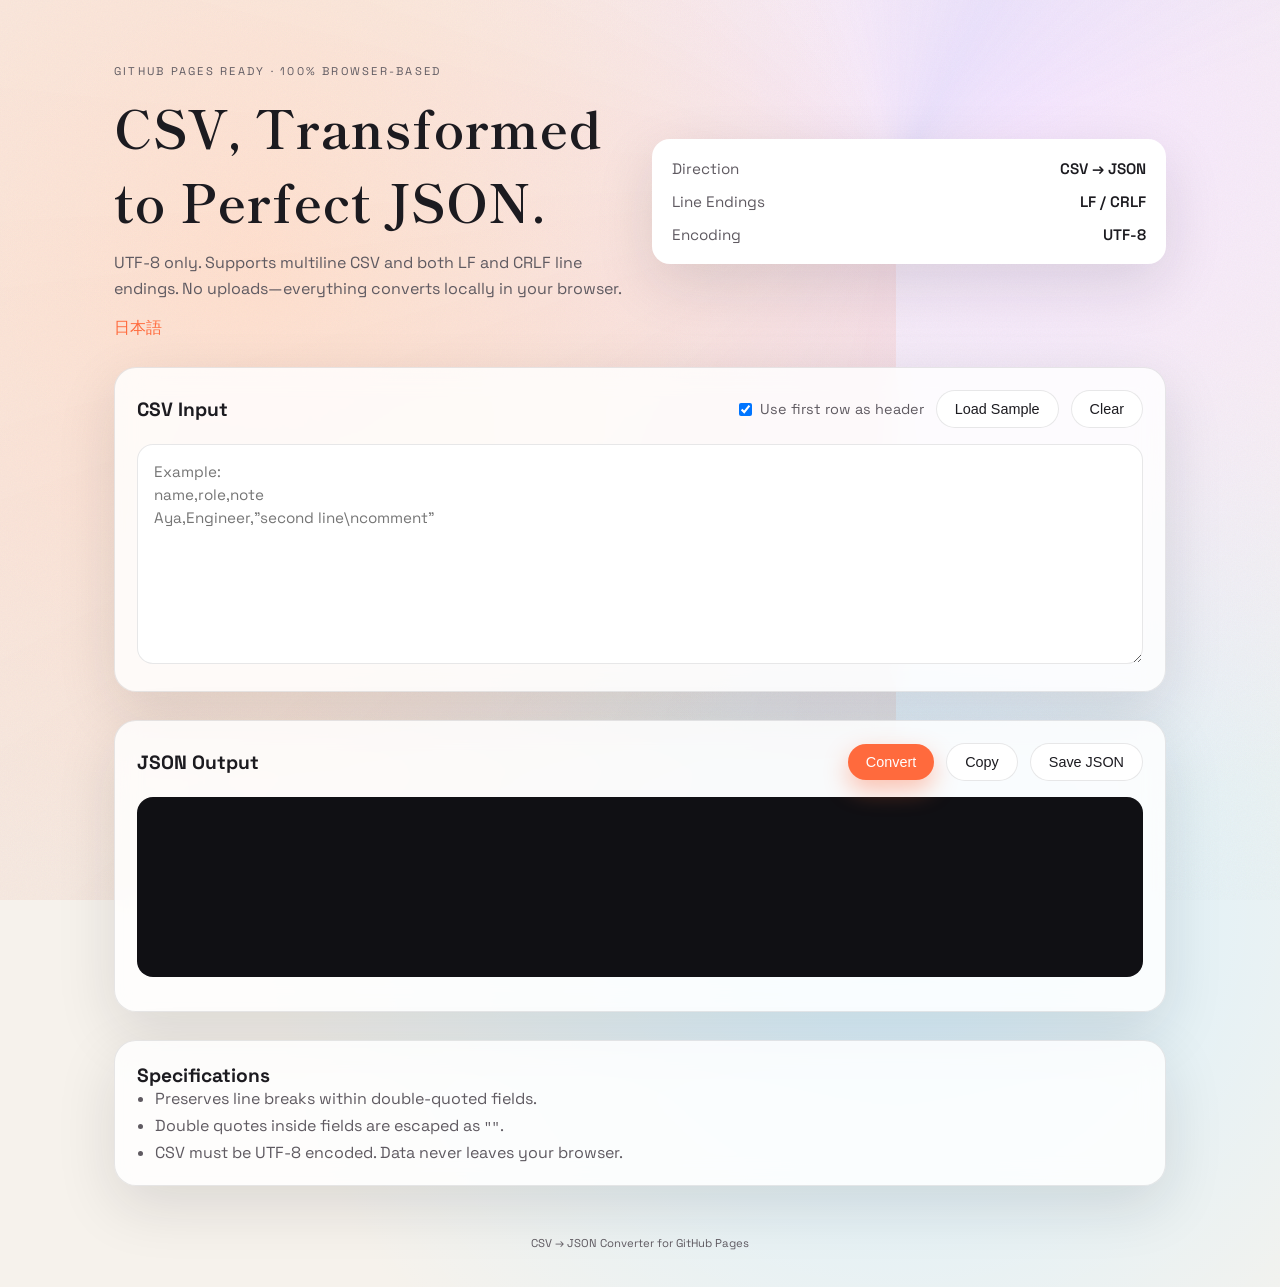
==== site/en/index.html @ 7c5f32cb "Language EN supported." ====
<!doctype html>
<html lang="en">
  <head>
    <meta charset="utf-8" />
    <meta name="viewport" content="width=device-width, initial-scale=1" />
    <title>CSV → JSON Converter</title>
    <meta name="description" content="Convert UTF-8 CSV to JSON in one direction. Supports multiline CSV and both LF/CRLF." />
    <link rel="preconnect" href="https://fonts.googleapis.com" />
    <link rel="preconnect" href="https://fonts.gstatic.com" crossorigin />
    <link href="https://fonts.googleapis.com/css2?family=Space+Grotesk:wght@400;500;700&family=Shippori+Mincho:wght@500;700&display=swap" rel="stylesheet" />
    <link rel="stylesheet" href="../style.css" />
  </head>
  <body>
    <div class="bg-orbit"></div>
    <div class="bg-grain"></div>

    <main class="app">
      <header class="hero">
        <div class="hero-text">
          <p class="kicker">GitHub Pages Ready · 100% Browser-Based</p>
          <h1>CSV, Transformed to Perfect JSON.</h1>
          <p class="subtitle">UTF-8 only. Supports multiline CSV and both LF and CRLF line endings. No uploads—everything converts locally in your browser.</p>
          <div style="margin-top: 1rem;">
            <a href="../ja/" style="color: var(--accent); text-decoration: none; font-weight: 500;">日本語</a>
          </div>
        </div>
        <div class="hero-card">
          <div class="stat">
            <span class="stat-label">Direction</span>
            <span class="stat-value">CSV → JSON</span>
          </div>
          <div class="stat">
            <span class="stat-label">Line Endings</span>
            <span class="stat-value">LF / CRLF</span>
          </div>
          <div class="stat">
            <span class="stat-label">Encoding</span>
            <span class="stat-value">UTF-8</span>
          </div>
        </div>
      </header>

      <section class="panel">
        <div class="panel-head">
          <h2>CSV Input</h2>
          <div class="controls">
            <label class="toggle">
              <input id="useHeader" type="checkbox" checked />
              <span>Use first row as header</span>
            </label>
            <button id="loadSample" class="ghost" type="button">Load Sample</button>
            <button id="clearInput" class="ghost" type="button">Clear</button>
          </div>
        </div>
        <textarea id="csvInput" spellcheck="false" placeholder="Example:&#10;name,role,note&#10;Aya,Engineer,&quot;second line\ncomment&quot;"></textarea>
      </section>

      <section class="panel">
        <div class="panel-head">
          <h2>JSON Output</h2>
          <div class="controls">
            <button id="convert" class="primary" type="button">Convert</button>
            <button id="copyJson" class="ghost" type="button">Copy</button>
            <button id="downloadJson" class="ghost" type="button">Save JSON</button>
          </div>
        </div>
        <pre id="jsonOutput" aria-live="polite"></pre>
        <p id="status" class="status" role="status"></p>
      </section>

      <section class="panel note">
        <h3>Specifications</h3>
        <ul>
          <li>Preserves line breaks within double-quoted fields.</li>
          <li>Double quotes inside fields are escaped as <code>""</code>.</li>
          <li>CSV must be UTF-8 encoded. Data never leaves your browser.</li>
        </ul>
      </section>
    </main>

    <footer class="footer">
      <small>CSV → JSON Converter for GitHub Pages</small>
    </footer>

    <script src="../script.js"></script>
  </body>
</html>
---- site/style.css ----
:root {
  color-scheme: light;
  --bg: #f6f2ec;
  --ink: #1c1b20;
  --muted: #5f5a61;
  --accent: #ff6a3d;
  --accent-deep: #c44323;
  --card: #ffffff;
  --panel: rgba(255, 255, 255, 0.82);
  --shadow: 0 20px 60px rgba(28, 27, 32, 0.12);
  --border: rgba(28, 27, 32, 0.1);
}

* {
  box-sizing: border-box;
  margin: 0;
  padding: 0;
}

body {
  min-height: 100vh;
  font-family: "Space Grotesk", "Hiragino Sans", "Yu Gothic", sans-serif;
  color: var(--ink);
  background: radial-gradient(circle at 20% 20%, #ffe6d6 0, transparent 45%),
    radial-gradient(circle at 80% 10%, #f7e7ff 0, transparent 45%),
    radial-gradient(circle at 70% 70%, #d5f1ff 0, transparent 50%),
    var(--bg);
  position: relative;
  overflow-x: hidden;
}

.bg-orbit {
  position: fixed;
  inset: 0;
  background: conic-gradient(from 180deg at 70% 20%, rgba(255, 106, 61, 0.15), transparent 45%, rgba(100, 159, 255, 0.12), transparent 70%);
  mix-blend-mode: multiply;
  pointer-events: none;
  animation: orbit 18s linear infinite;
  opacity: 0.65;
}

.bg-grain {
  position: fixed;
  inset: 0;
  background-image: url("data:image/svg+xml,%3Csvg width='120' height='120' viewBox='0 0 120 120' xmlns='http://www.w3.org/2000/svg'%3E%3Cfilter id='n'%3E%3CfeTurbulence type='fractalNoise' baseFrequency='0.8' numOctaves='2' stitchTiles='stitch'/%3E%3C/filter%3E%3Crect width='120' height='120' filter='url(%23n)' opacity='0.12'/%3E%3C/svg%3E");
  opacity: 0.45;
  pointer-events: none;
}

.app {
  max-width: 1100px;
  margin: 0 auto;
  padding: 64px 24px 48px;
  display: grid;
  gap: 28px;
  position: relative;
  z-index: 1;
}

.hero {
  display: grid;
  grid-template-columns: repeat(auto-fit, minmax(260px, 1fr));
  gap: 24px;
  align-items: center;
}

.hero-text h1 {
  font-family: "Shippori Mincho", "Hiragino Mincho ProN", serif;
  font-size: clamp(2.4rem, 4vw, 3.4rem);
  letter-spacing: 0.02em;
  margin-bottom: 12px;
}

.kicker {
  text-transform: uppercase;
  letter-spacing: 0.2em;
  font-size: 0.7rem;
  color: var(--muted);
  margin-bottom: 12px;
}

.subtitle {
  color: var(--muted);
  line-height: 1.6;
}

.hero-card {
  background: var(--card);
  border-radius: 18px;
  padding: 20px;
  box-shadow: var(--shadow);
  display: grid;
  gap: 14px;
}

.stat {
  display: flex;
  justify-content: space-between;
  font-size: 0.95rem;
}

.stat-label {
  color: var(--muted);
}

.stat-value {
  font-weight: 600;
}

.panel {
  background: var(--panel);
  border-radius: 22px;
  padding: 22px;
  box-shadow: var(--shadow);
  border: 1px solid var(--border);
  backdrop-filter: blur(12px);
}

.panel-head {
  display: flex;
  flex-wrap: wrap;
  align-items: center;
  justify-content: space-between;
  gap: 16px;
  margin-bottom: 16px;
}

.panel h2,
.panel h3 {
  font-size: 1.2rem;
}

.controls {
  display: flex;
  gap: 12px;
  flex-wrap: wrap;
  align-items: center;
}

textarea {
  width: 100%;
  min-height: 220px;
  border-radius: 16px;
  border: 1px solid var(--border);
  padding: 16px;
  font-family: "Space Grotesk", "Hiragino Sans", "Yu Gothic", sans-serif;
  font-size: 0.95rem;
  line-height: 1.5;
  resize: vertical;
  background: #fff;
}

pre {
  background: #101014;
  color: #f7f1e8;
  padding: 18px;
  border-radius: 16px;
  min-height: 180px;
  overflow-x: auto;
  font-size: 0.9rem;
  line-height: 1.5;
}

.status {
  margin-top: 12px;
  color: var(--muted);
  font-size: 0.9rem;
}

.toggle {
  display: flex;
  align-items: center;
  gap: 8px;
  font-size: 0.9rem;
  color: var(--muted);
}

button {
  border: none;
  border-radius: 999px;
  padding: 10px 18px;
  font-size: 0.9rem;
  cursor: pointer;
  transition: transform 0.2s ease, box-shadow 0.2s ease;
}

button.primary {
  background: var(--accent);
  color: white;
  box-shadow: 0 10px 24px rgba(255, 106, 61, 0.4);
}

button.ghost {
  background: white;
  color: var(--ink);
  border: 1px solid var(--border);
}

button:hover {
  transform: translateY(-1px);
}

.note ul {
  display: grid;
  gap: 6px;
  padding-left: 18px;
  color: var(--muted);
}

.footer {
  text-align: center;
  padding-bottom: 36px;
  color: var(--muted);
  font-size: 0.85rem;
}

@keyframes orbit {
  from {
    transform: rotate(0deg);
  }
  to {
    transform: rotate(360deg);
  }
}

@media (max-width: 720px) {
  .app {
    padding: 48px 18px 32px;
  }

  .hero-card {
    order: -1;
  }
}
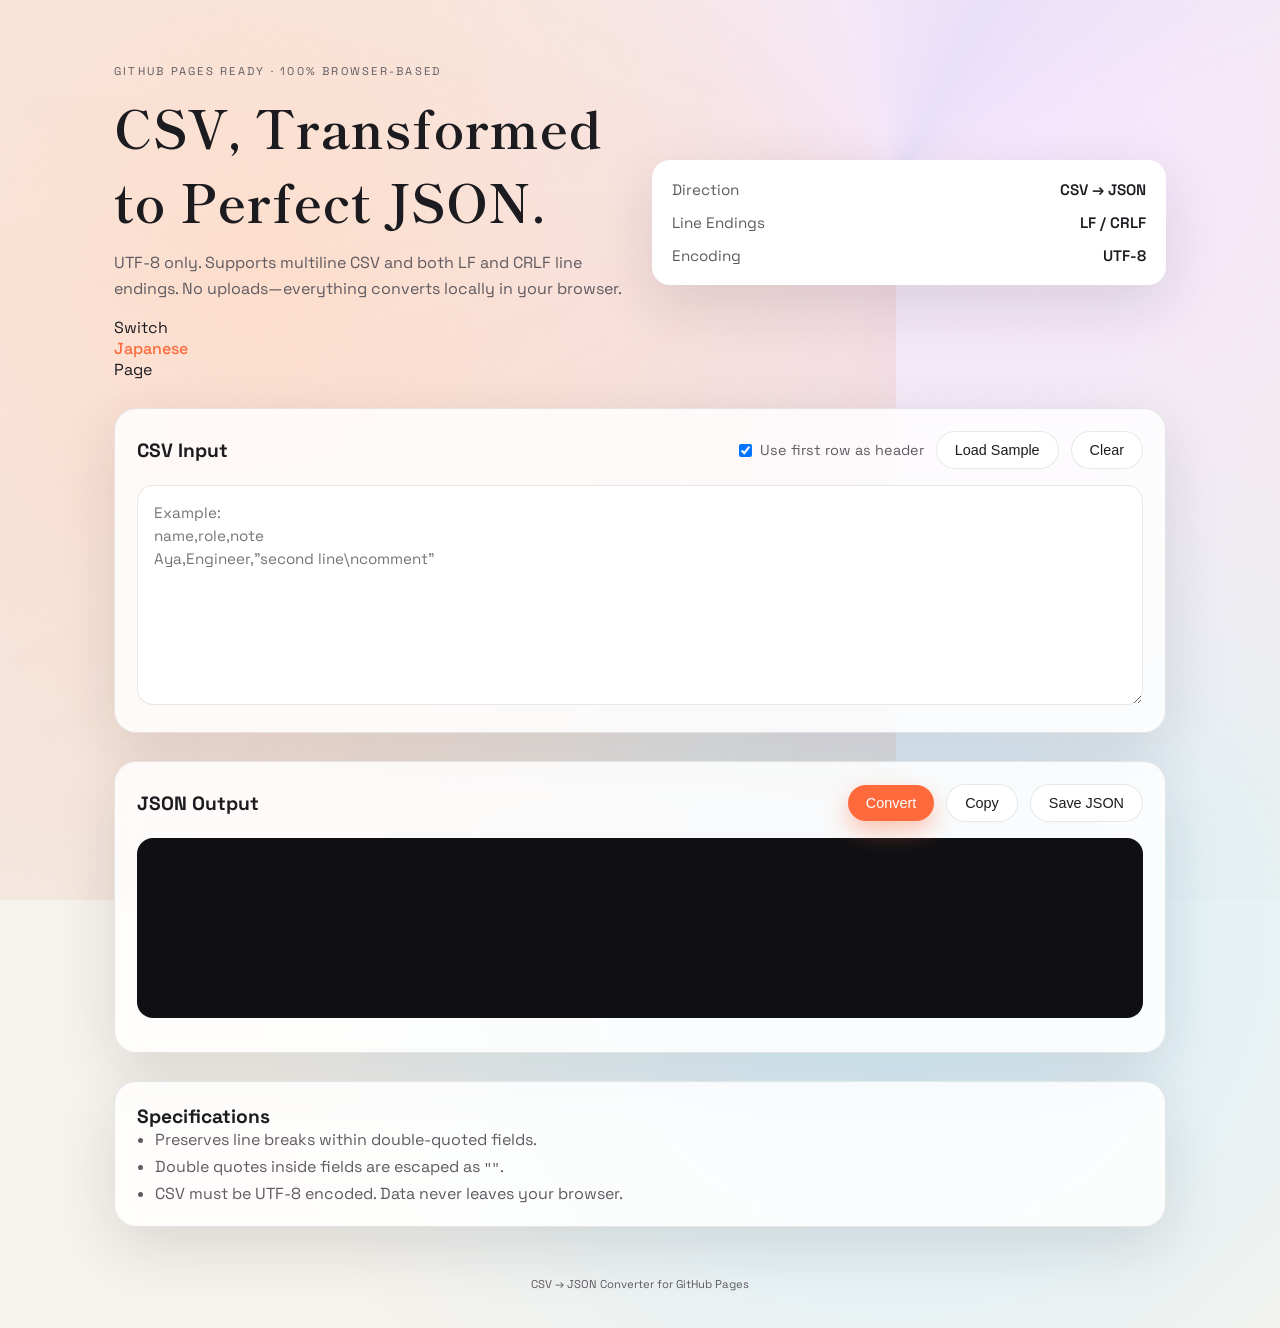
==== commit 9205ec75: "Page text refined." ====
--- a/site/en/index.html
+++ b/site/en/index.html
@@ -21,7 +21,7 @@
           <h1>CSV, Transformed to Perfect JSON.</h1>
           <p class="subtitle">UTF-8 only. Supports multiline CSV and both LF and CRLF line endings. No uploads—everything converts locally in your browser.</p>
           <div style="margin-top: 1rem;">
-            <a href="../ja/" style="color: var(--accent); text-decoration: none; font-weight: 500;">日本語</a>
+            <p>Switch </p><a href="../ja/" style="color: var(--accent); text-decoration: none; font-weight: 500;">Japanese</a><p> Page</p>
           </div>
         </div>
         <div class="hero-card">
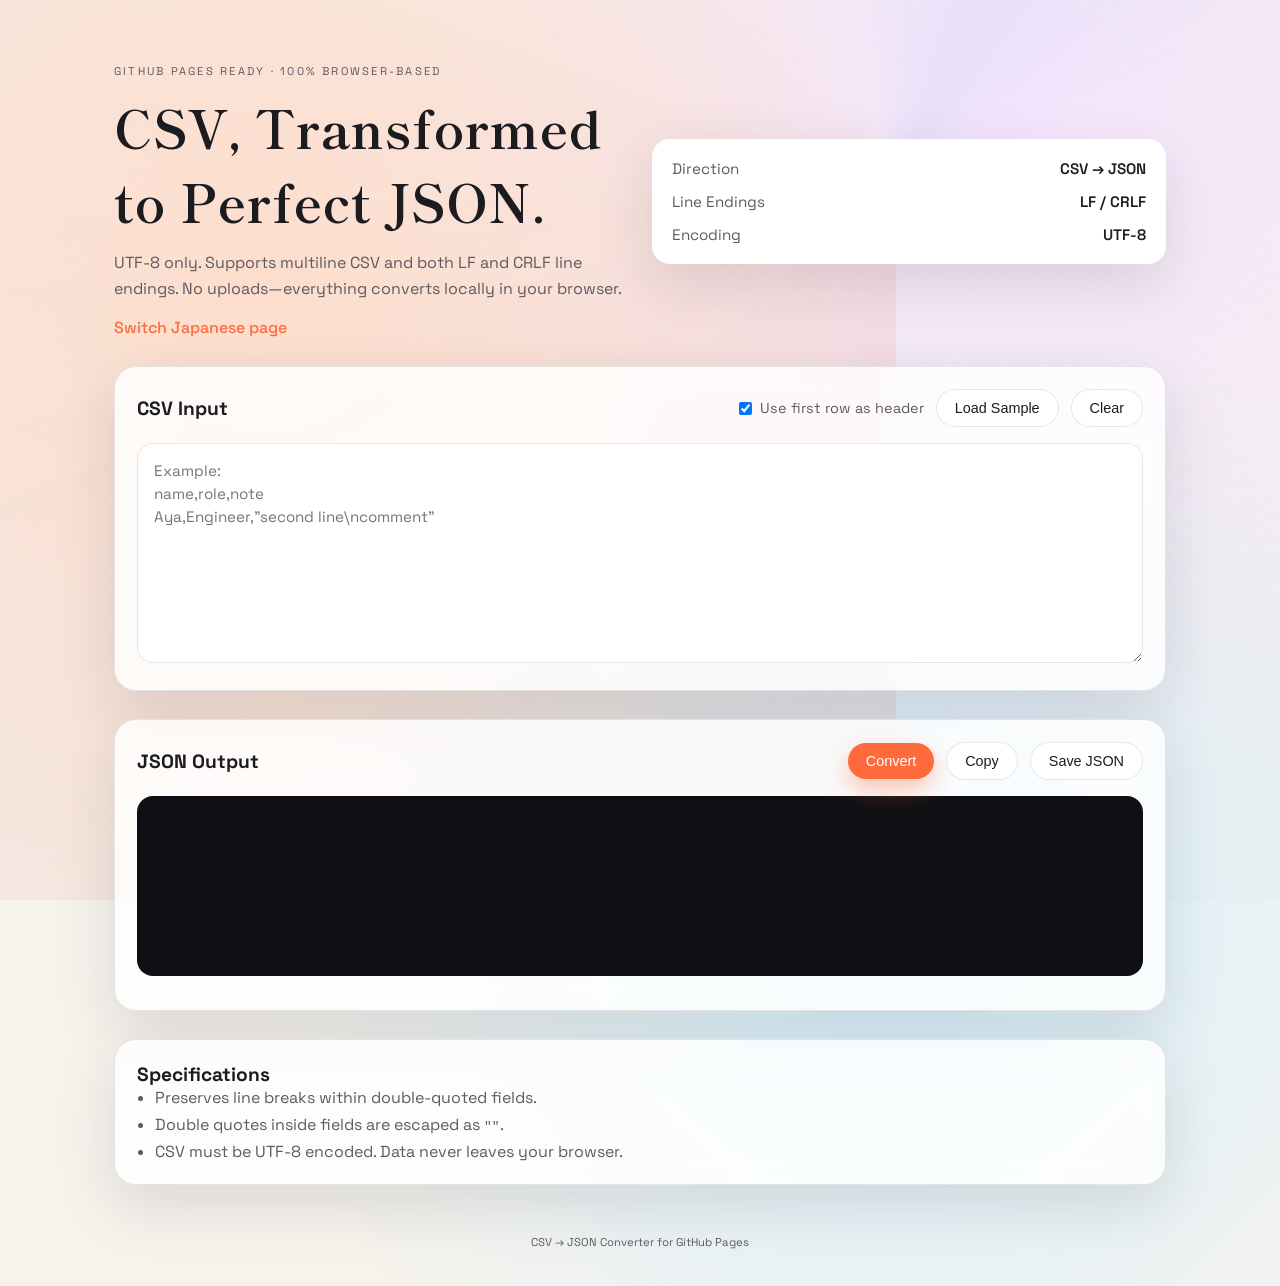
==== commit d8816bbe: "Page link refined." ====
--- a/site/en/index.html
+++ b/site/en/index.html
@@ -21,7 +21,7 @@
           <h1>CSV, Transformed to Perfect JSON.</h1>
           <p class="subtitle">UTF-8 only. Supports multiline CSV and both LF and CRLF line endings. No uploads—everything converts locally in your browser.</p>
           <div style="margin-top: 1rem;">
-            <p>Switch </p><a href="../ja/" style="color: var(--accent); text-decoration: none; font-weight: 500;">Japanese</a><p> Page</p>
+            <a href="../ja/" style="color: var(--accent); text-decoration: none; font-weight: 500;">Switch Japanese page</a>
           </div>
         </div>
         <div class="hero-card">
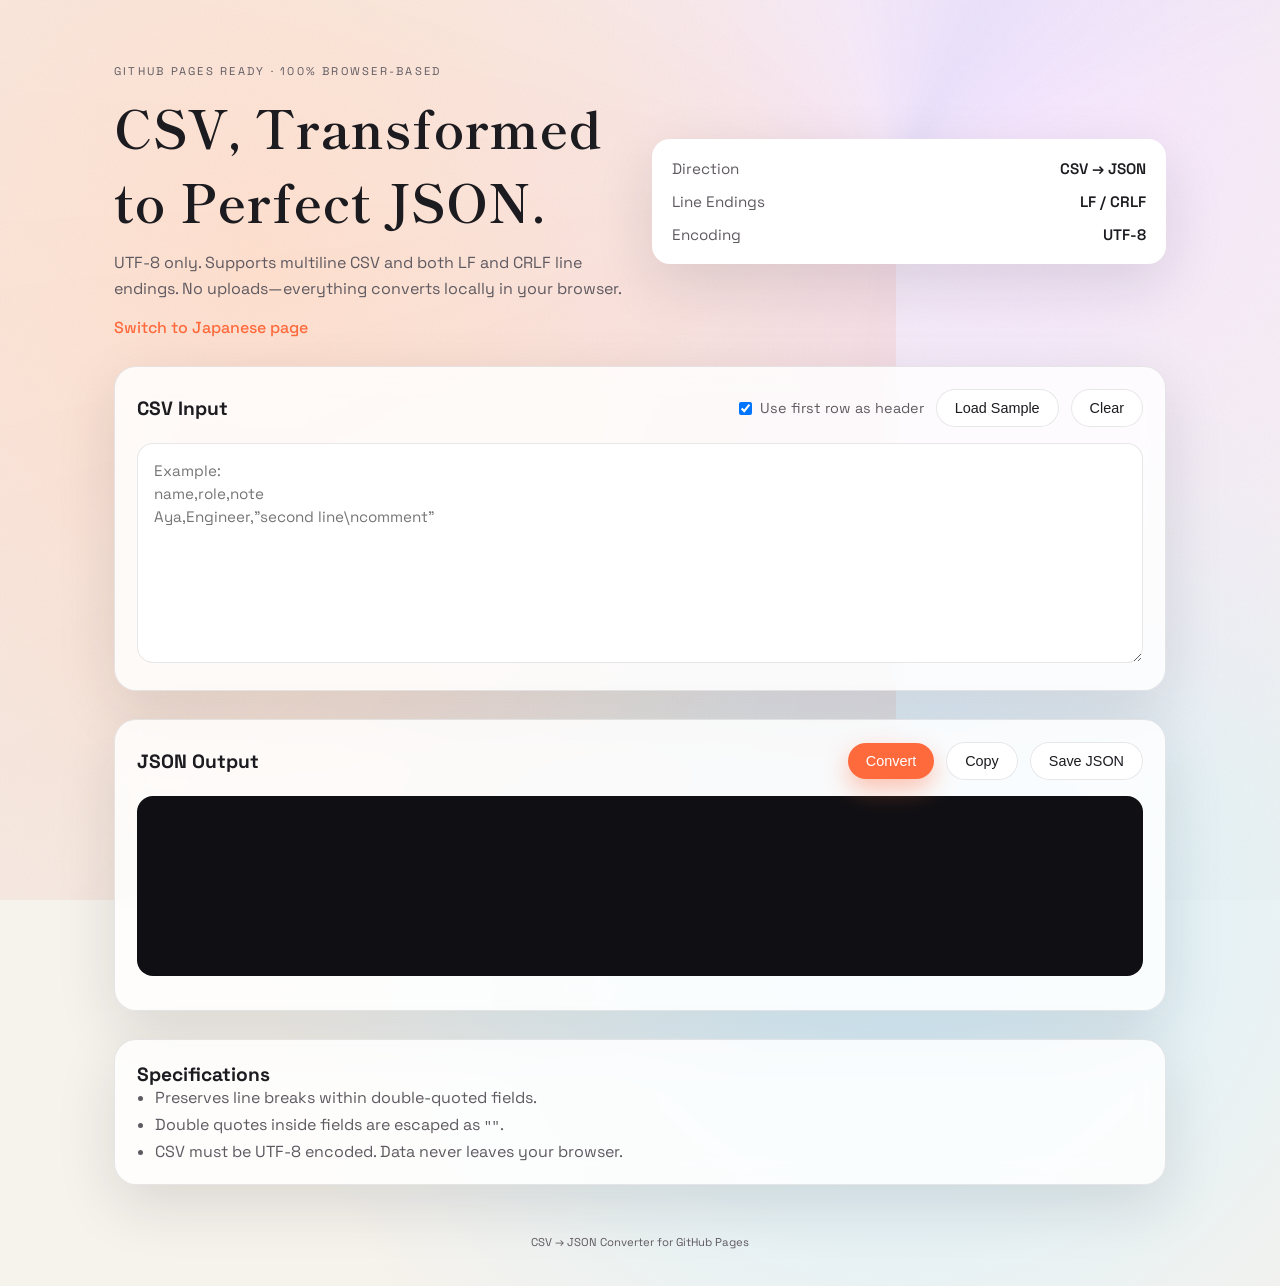
==== commit c8d2b1c0: "Page link text refined." ====
--- a/site/en/index.html
+++ b/site/en/index.html
@@ -21,7 +21,7 @@
           <h1>CSV, Transformed to Perfect JSON.</h1>
           <p class="subtitle">UTF-8 only. Supports multiline CSV and both LF and CRLF line endings. No uploads—everything converts locally in your browser.</p>
           <div style="margin-top: 1rem;">
-            <a href="../ja/" style="color: var(--accent); text-decoration: none; font-weight: 500;">Switch Japanese page</a>
+            <a href="../ja/" style="color: var(--accent); text-decoration: none; font-weight: 500;">Switch to Japanese page</a>
           </div>
         </div>
         <div class="hero-card">
